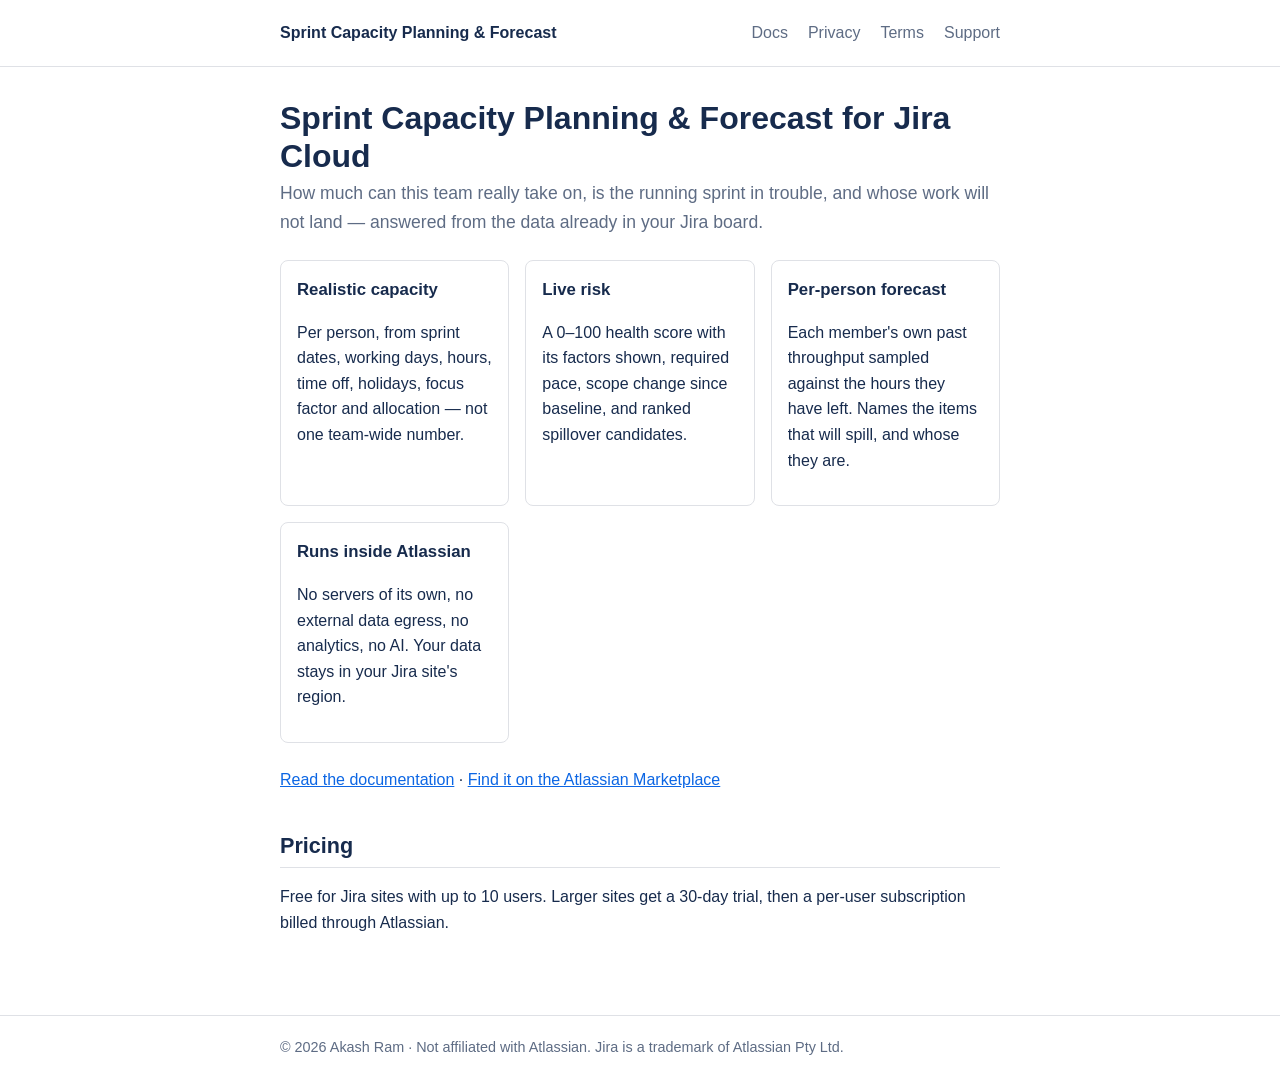
==== index.html @ 2bbf3a8f "Public site: privacy policy, end-user terms, documentation, support Co-Authored-By: Claude Opus 5 <n" ====
<!doctype html>
<html lang="en">
<head>
<meta charset="utf-8">
<meta name="viewport" content="width=device-width, initial-scale=1">
<title>Sprint Capacity Planning &amp; Forecast for Jira Cloud</title>
<meta name="description" content="Realistic sprint commitment, live risk detection, and a per-person forecast for Jira Cloud Scrum teams. Runs entirely inside Atlassian.">
<link rel="stylesheet" href="style.css">
</head>
<body>
<header><div class="wrap">
  <a class="brand" href="index.html">Sprint Capacity Planning &amp; Forecast</a>
  <nav><a href="docs.html">Docs</a><a href="privacy.html">Privacy</a><a href="terms.html">Terms</a><a href="support.html">Support</a></nav>
</div></header>

<main class="wrap">
<h1>Sprint Capacity Planning &amp; Forecast for Jira Cloud</h1>
<p class="lede">How much can this team really take on, is the running sprint in trouble, and whose work will not land — answered from the data already in your Jira board.</p>

<div class="cards">
  <div class="card"><h3>Realistic capacity</h3><p>Per person, from sprint dates, working days, hours, time off, holidays, focus factor and allocation — not one team-wide number.</p></div>
  <div class="card"><h3>Live risk</h3><p>A 0–100 health score with its factors shown, required pace, scope change since baseline, and ranked spillover candidates.</p></div>
  <div class="card"><h3>Per-person forecast</h3><p>Each member's own past throughput sampled against the hours they have left. Names the items that will spill, and whose they are.</p></div>
  <div class="card"><h3>Runs inside Atlassian</h3><p>No servers of its own, no external data egress, no analytics, no AI. Your data stays in your Jira site's region.</p></div>
</div>

<p><a href="docs.html">Read the documentation</a> · <a href="https://marketplace.atlassian.com/">Find it on the Atlassian Marketplace</a></p>

<h2>Pricing</h2>
<p>Free for Jira sites with up to 10 users. Larger sites get a 30-day trial, then a per-user subscription billed through Atlassian.</p>
</main>

<footer><div class="wrap">© 2026 Akash Ram · Not affiliated with Atlassian. Jira is a trademark of Atlassian Pty Ltd.</div></footer>
</body>
</html>
---- style.css ----
:root {
  --ink: #172b4d; --muted: #5e6c84; --line: #dfe1e6; --bg: #ffffff;
  --accent: #0c66e4; --soft: #f4f5f7; --warn-bg: #fff7d6; --warn-line: #e2b203;
}
@media (prefers-color-scheme: dark) {
  :root { --ink: #e6e9ef; --muted: #9aa5b5; --line: #2c3442; --bg: #161a22; --accent: #579dff; --soft: #1f2530; --warn-bg: #3a3218; --warn-line: #b8931a; }
}
* { box-sizing: border-box; }
body { margin: 0; font: 16px/1.6 -apple-system, BlinkMacSystemFont, "Segoe UI", Roboto, sans-serif; color: var(--ink); background: var(--bg); }
header { border-bottom: 1px solid var(--line); }
header .wrap { display: flex; flex-wrap: wrap; gap: 1rem 1.5rem; align-items: center; justify-content: space-between; }
header a.brand { font-weight: 600; text-decoration: none; color: var(--ink); }
nav a { color: var(--muted); text-decoration: none; margin-left: 1.25rem; }
nav a[aria-current] { color: var(--accent); font-weight: 600; }
.wrap { max-width: 760px; margin: 0 auto; padding: 1.25rem 1.25rem; }
main.wrap { padding-top: 2rem; padding-bottom: 4rem; }
h1 { font-size: 2rem; line-height: 1.2; margin: 0 0 .25rem; }
h2 { font-size: 1.35rem; margin: 2.25rem 0 .5rem; border-bottom: 1px solid var(--line); padding-bottom: .25rem; }
h3 { font-size: 1.05rem; margin: 1.5rem 0 .25rem; }
p.lede { color: var(--muted); font-size: 1.1rem; margin-top: 0; }
p.meta { color: var(--muted); font-size: .9rem; }
table { border-collapse: collapse; width: 100%; margin: 1rem 0; font-size: .95rem; }
th, td { text-align: left; vertical-align: top; padding: .5rem .6rem; border-bottom: 1px solid var(--line); }
th { color: var(--muted); font-weight: 600; }
code { background: var(--soft); padding: .1em .35em; border-radius: 4px; font-size: .92em; }
.callout { background: var(--soft); border-left: 4px solid var(--accent); padding: .75rem 1rem; margin: 1.25rem 0; }
.callout.warn { background: var(--warn-bg); border-left-color: var(--warn-line); }
ol.steps li { margin-bottom: .75rem; }
footer { border-top: 1px solid var(--line); color: var(--muted); font-size: .9rem; }
a { color: var(--accent); }
.cards { display: grid; gap: 1rem; grid-template-columns: repeat(auto-fit, minmax(220px, 1fr)); margin: 1.5rem 0; }
.card { border: 1px solid var(--line); border-radius: 8px; padding: 1rem; }
.card h3 { margin-top: 0; }
.card a { text-decoration: none; }
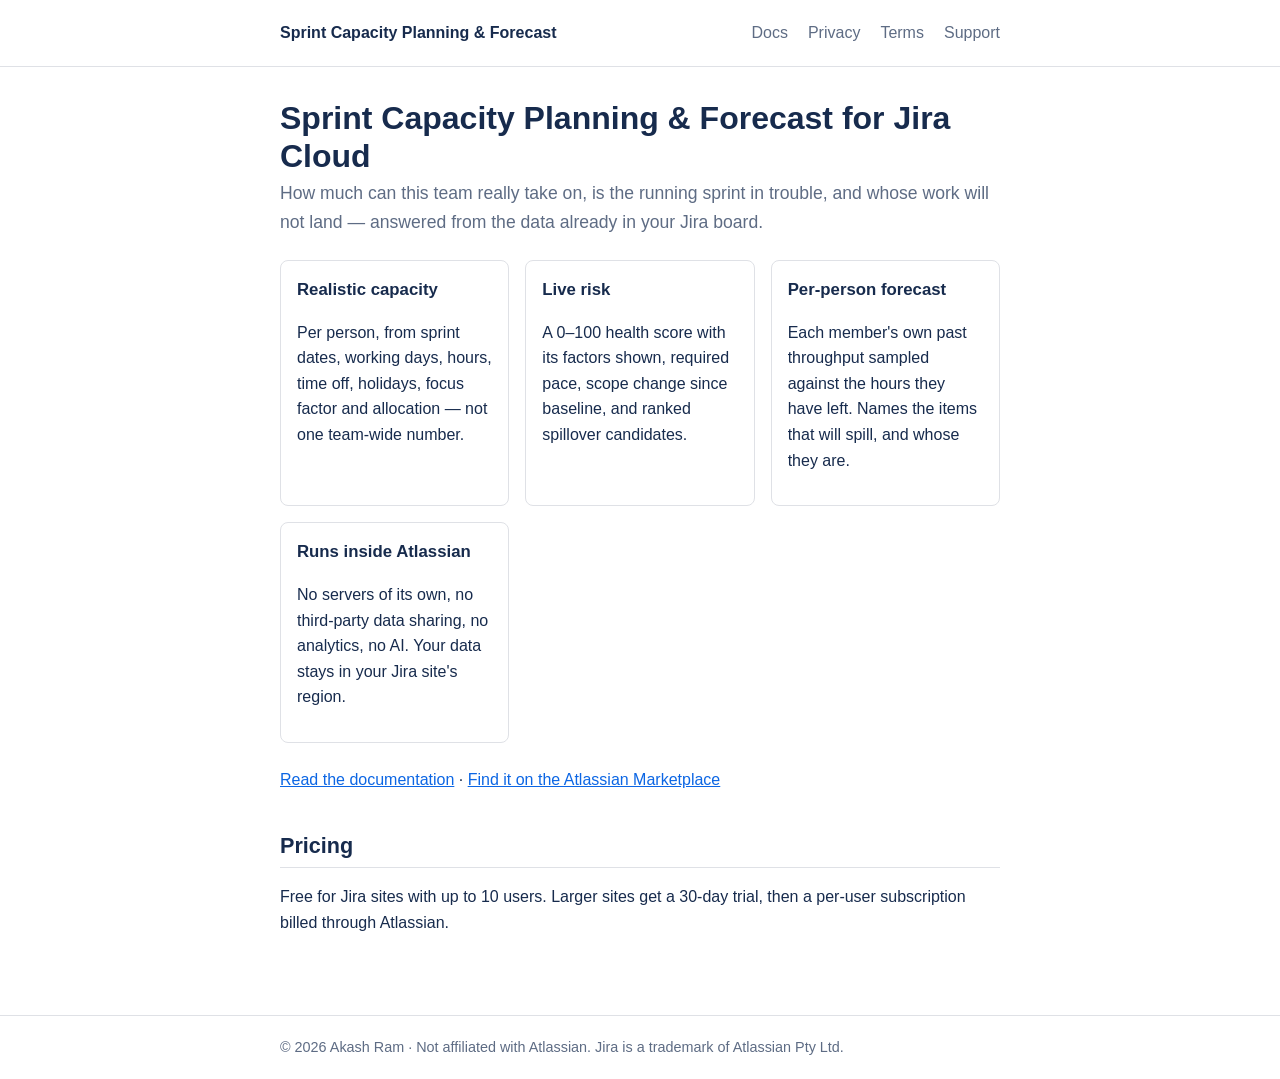
==== commit a54137ed: "Avatars load from Atlassian domains; describe that accurately Co-Authored-By: Claude Opus 5 <noreply" ====
--- a/index.html
+++ b/index.html
@@ -21,7 +21,7 @@
   <div class="card"><h3>Realistic capacity</h3><p>Per person, from sprint dates, working days, hours, time off, holidays, focus factor and allocation — not one team-wide number.</p></div>
   <div class="card"><h3>Live risk</h3><p>A 0–100 health score with its factors shown, required pace, scope change since baseline, and ranked spillover candidates.</p></div>
   <div class="card"><h3>Per-person forecast</h3><p>Each member's own past throughput sampled against the hours they have left. Names the items that will spill, and whose they are.</p></div>
-  <div class="card"><h3>Runs inside Atlassian</h3><p>No servers of its own, no external data egress, no analytics, no AI. Your data stays in your Jira site's region.</p></div>
+  <div class="card"><h3>Runs inside Atlassian</h3><p>No servers of its own, no third-party data sharing, no analytics, no AI. Your data stays in your Jira site's region.</p></div>
 </div>
 
 <p><a href="docs.html">Read the documentation</a> · <a href="https://marketplace.atlassian.com/">Find it on the Atlassian Marketplace</a></p>
